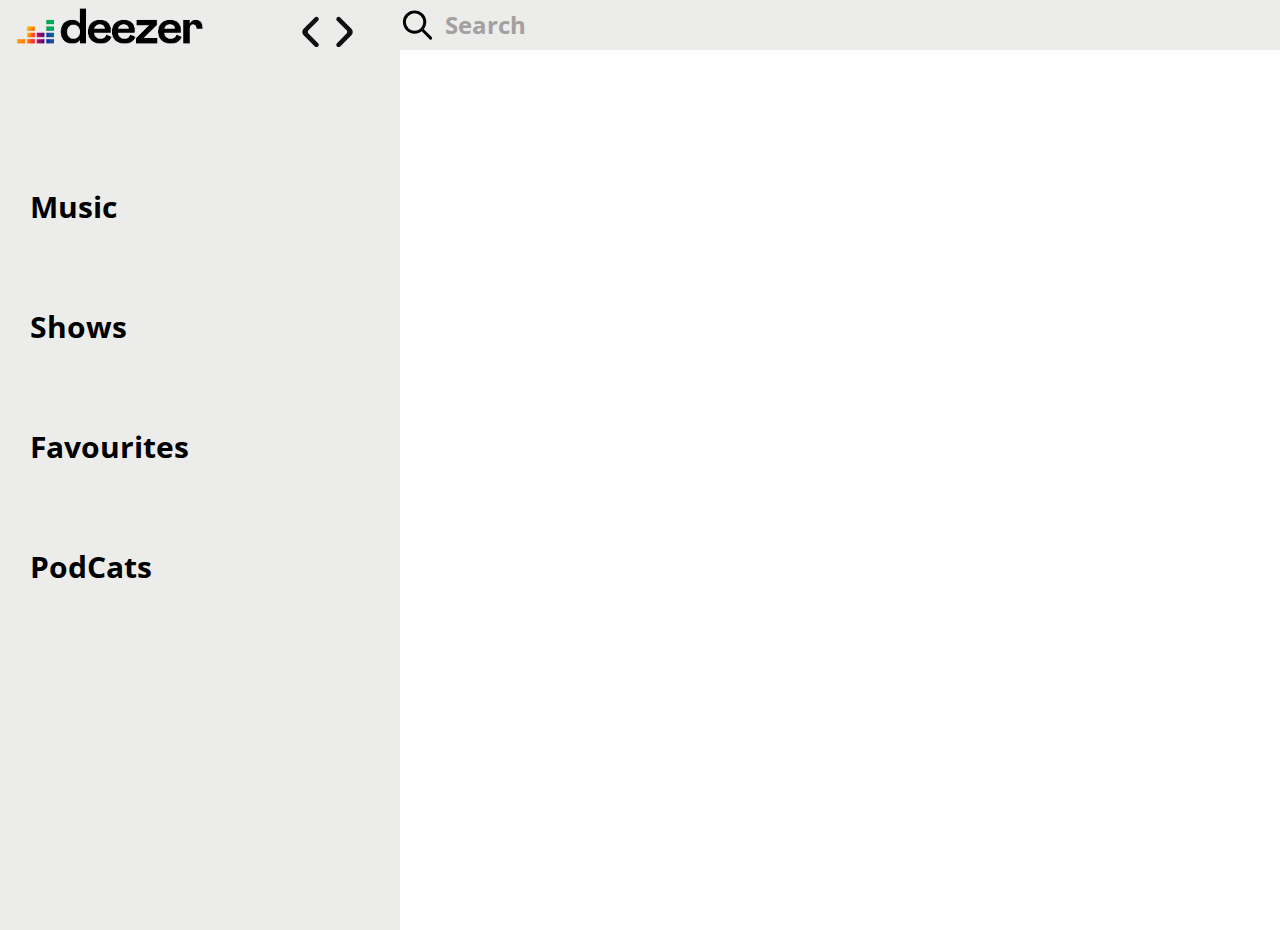
==== tela1.html @ 14502de7 "incompleto" ====
<!DOCTYPE html>
<html lang="en">
<head>
    <meta charset="UTF-8">
    <meta name="viewport" content="width=device-width, initial-scale=1.0">
    <link rel="preconnect" href="https://fonts.googleapis.com">
<link rel="preconnect" href="https://fonts.gstatic.com" crossorigin>
<link href="https://fonts.googleapis.com/css2?family=Open+Sans:wght@700&display=swap" rel="stylesheet">
    <link rel="stylesheet" href="1style.css">
    <title>Deezer </title>
</head>
<body>
    
    
    <div class="menu">
        <div class="search">
            <img src="./img/search-alt-1-svgrepo-com.svg" alt="search" class="search_logo ">
            <h2 class="pesquisar">Search</h2>
        </div>
        <div class="logos">
            <img src="./img/download-removebg-preview (1).png" alt="logo deezer" class="logo">
            <img src="./img/arrow-left-right-svgrepo-com.svg" alt="setas" class="seta"> 
        </div>
       <div class="title">
        <h2 class="title1">Music</h2>
        <h2 class="title2">Shows</h2>
        <h2 class="title3">Favourites</h2>
        <h2 class="title4">PodCats</h2>
       </div> 
    </div>
    
</body>
</html>
---- 1style.css ----
*{
    margin: 0;
    padding: 0;
    box-sizing: border-box;
}
body{
    display: grid;
    background-color: hsl(0, 0%, 100%);
}
.search{
   width: 1520px;
   height: 50px;
   background-color: #ececeb;
   position: relative;
   display: flex;
   margin-left: 400px;
}
.search .search_logo{
    width: 35px;
    
}
.pesquisar{
    width: 70px;
    margin-top: 8px;
    margin-left: 10px;
    color: #a4a0a0;
    font-family: 'Open Sans', sans-serif;
}
.menu{
    width: 400px;
    height: 930px;
    background-color: #ececeb;
    position: absolute;
}
.logos{
    display: flex;
}
.menu .logo{
    width: 200px;
    margin-top: -80px;
    margin-left: 10px;
    
}

.menu .seta{
    width: 55px;
    margin-top: -68px;
    margin-left: 90px;
    
}
.menu .title{
    font-size: 20px;
    margin-top: 100px;
    margin-left: 30px;
    line-height: 50px;
    font-family: 'Open Sans', sans-serif;
}

.title .title4{
    margin-top: 70px;
}
.title .title3{
    margin-top: 70px;
}
.title .title2{
    margin-top: 70px;
}
.title .title1{
    margin-top: 70px;
}
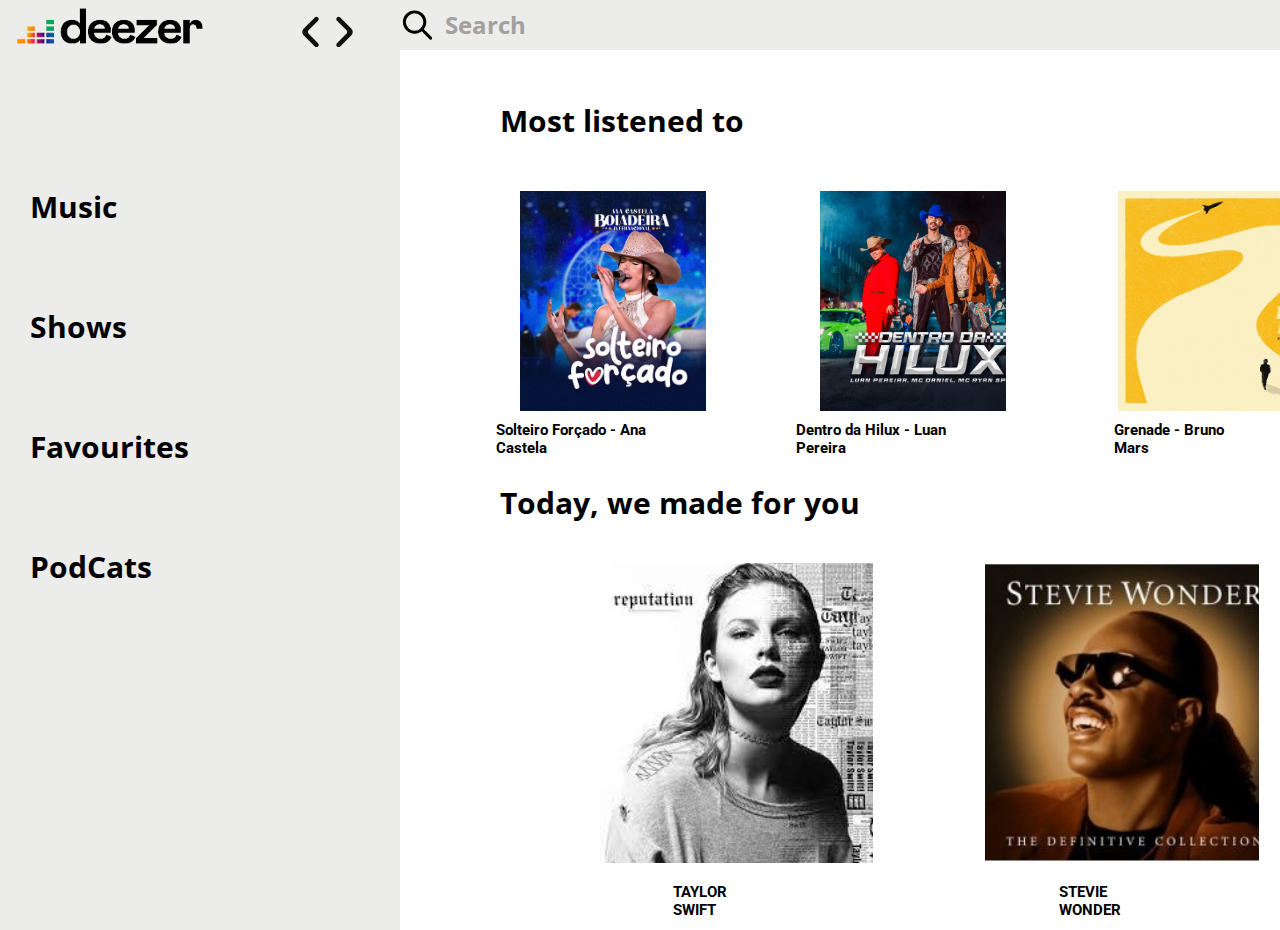
==== commit 22b5feca: "quase-ok" ====
--- a/tela1.html
+++ b/tela1.html
@@ -6,6 +6,9 @@
     <link rel="preconnect" href="https://fonts.googleapis.com">
 <link rel="preconnect" href="https://fonts.gstatic.com" crossorigin>
 <link href="https://fonts.googleapis.com/css2?family=Open+Sans:wght@700&display=swap" rel="stylesheet">
+<link rel="preconnect" href="https://fonts.googleapis.com">
+<link rel="preconnect" href="https://fonts.gstatic.com" crossorigin>
+<link href="https://fonts.googleapis.com/css2?family=Open+Sans:wght@700&family=Roboto:wght@300&display=swap" rel="stylesheet">
     <link rel="stylesheet" href="1style.css">
     <title>Deezer </title>
 </head>
@@ -28,6 +31,46 @@
         <h2 class="title4">PodCats</h2>
        </div> 
     </div>
+
+    <main>
+        <h2 class="title_mus">Most listened to</h2>
+
+        <div class="musicas">
+        <div class="m1"></div>
+        <h2 class="title_m1"> Solteiro Forçado - Ana Castela </h2>
+
+        <div class="m2"></div>
+        <h2 class="title_m2">Dentro da Hilux - Luan Pereira</h2>
+
+        <div class="m3"></div>
+        <h2 class="title_m3">Grenade - Bruno Mars</h2>
+
+        <div class="m4"></div>
+        <h2 class="title_m4">Tô voltando - Ana Castela</h2>
+
+        </div>
+
+        <h2 class="title_mus2">Today, we made for you</h2>
+
+
+        <div class="musicas2">
+
+            <div class="m5"></div>
+            <h2 class="title_m5"> 
+                TAYLOR SWIFT </h2>
+
+            <div class="m6"></div>
+            <h2 class="title_m6"> 
+                STEVIE WONDER
+            </h2>
+
+            <div class="m7"></div>
+            <h2 class="title_m7"> 
+                BEYONCÉ </h2>
+
+           
+        </div>
+    </main>
     
 </body>
 </html>--- a/1style.css
+++ b/1style.css
@@ -68,3 +68,124 @@
 .title .title1{
     margin-top: 70px;
 }
+main .title_mus{
+    font-size: 30px;
+    margin-top: 100px;
+    margin-left: 500px;
+    font-family: 'Open Sans', sans-serif;
+}
+main .musicas{
+    display: flex;
+    margin-top: -100px;
+    
+}
+.m1{
+    width: 220px;
+   height: 220px;
+   background-image: url(./img/anaCastela.jpg);
+   background-size: cover;
+   margin-left: 520px;
+   margin-top: 150px;
+}
+main .title_m1{
+    font-size: 15px;
+    margin-top: 380px;
+    margin-left: -210px;
+    font-family: 'Roboto', sans-serif;
+}
+.m2{
+    width: 220px;
+   height: 220px;
+   background-image: url(./img/hilux.jpg);
+   background-size: cover;
+   margin-left: 150px;
+   margin-top: 150px;
+}
+main .title_m2{
+    font-size: 15px;
+    margin-top: 380px;
+    margin-left: -210px;
+    font-family: 'Roboto', sans-serif;
+}
+.m3{
+    width: 220px;
+   height: 220px;
+   background-image: url(./img/album_brunomars.jpg);
+   background-size: cover;
+   margin-left: 150px;
+   margin-top: 150px;
+}
+main .title_m3{
+    font-size: 15px;
+    margin-top: 380px;
+    margin-left: -190px;
+    font-family: 'Roboto', sans-serif;
+}
+.m4{
+    width: 220px;
+   height: 220px;
+   background-image: url(./img/voltando.jpg);
+   background-size: cover;
+   margin-left: 150px;
+   margin-top: 150px;
+}
+main .title_m4{
+    font-size: 15px;
+    margin-top: 380px;
+    margin-left: -200px;
+    font-family: 'Roboto', sans-serif;
+}
+.title_mus2{
+    font-size: 30px;
+    margin-left: 500px;
+    margin-top: 25px;
+    font-family: 'Open Sans', sans-serif;
+
+}
+.musicas2{
+    display: flex;
+}
+.m5{
+    width: 300px;
+    height: 300px;
+    background-image: url(./img/taylor_album.jfif);
+    background-size: cover;
+    margin-left: 600px;
+    margin-top: 40px;
+}
+main .title_m5{
+    font-size: 15px;
+    margin-top: 360px;
+    margin-left: -200px;
+    font-family: 'Roboto', sans-serif;
+}
+.m6{
+    width: 300px;
+    height: 300px;
+    background-image: url(./img/album_stive.jpg);
+    background-size: cover;
+    margin-left: 220px;
+    margin-top: 40px;  
+}
+main .title_m6{
+    font-size: 15px;
+    margin-top: 360px;
+    margin-left: -200px;
+    font-family: 'Roboto', sans-serif;
+}
+.m7{
+    width: 300px;
+    height: 300px;
+    background-image: url(./img/album_riahnna.jfif);
+    background-size: cover;
+    margin-left: 220px;
+    margin-top: 40px;
+}
+main .title_m7{
+    font-size: 15px;
+    margin-top: 360px;
+    margin-left: -200px;
+    font-family: 'Roboto', sans-serif;
+}
+
+
